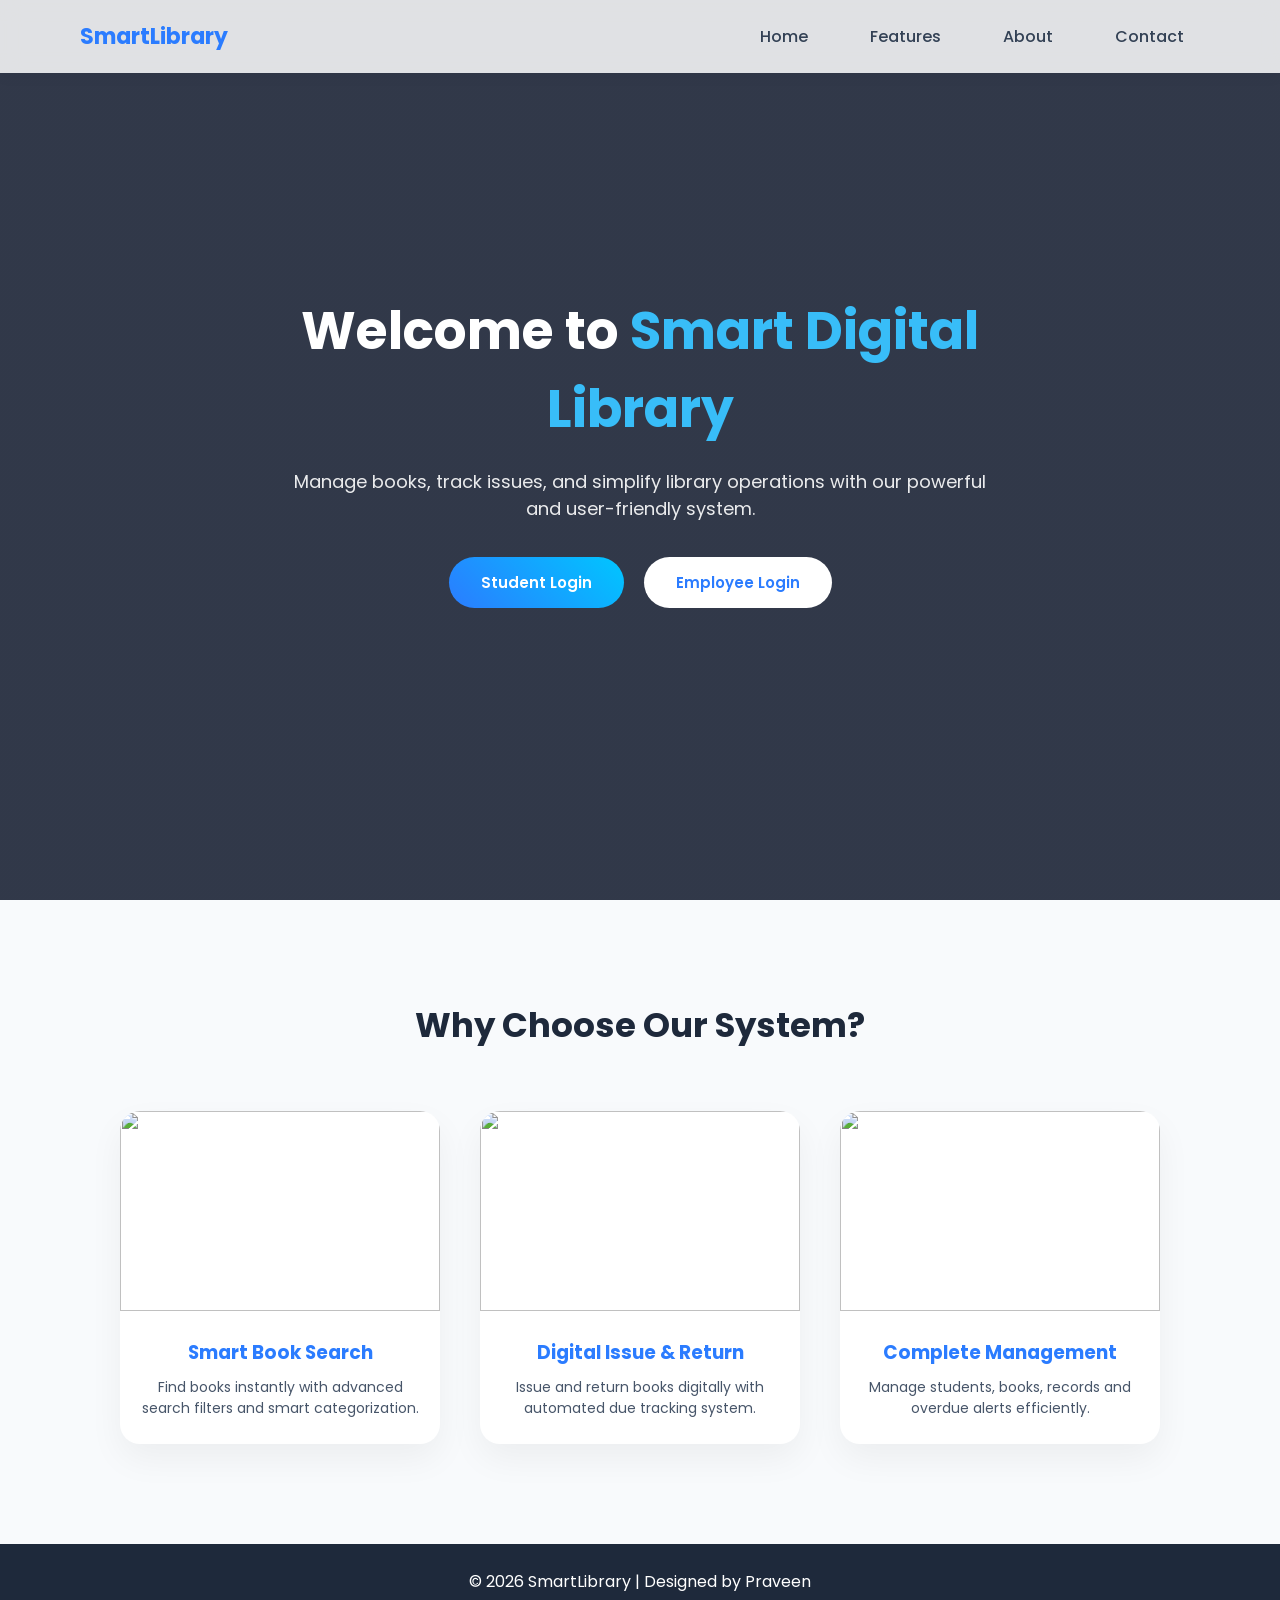
==== library_management/index.html @ bb37936e "library management project" ====
<!DOCTYPE html>
<html lang="en">
<head>
    <meta charset="UTF-8">
    <title>Smart Library Management</title>
    <link rel="stylesheet" href="style.css">
    <link href="https://fonts.googleapis.com/css2?family=Poppins:wght@300;400;600;700&display=swap" rel="stylesheet">
</head>
<body>

<nav>
    <h2 class="logo">SmartLibrary</h2>
    <ul class="nav-links">
        <li><a href="#">Home</a></li>
        <li><a href="#features">Features</a></li>
        <li><a href="#">About</a></li>
        <li><a href="#">Contact</a></li>
    </ul>
</nav>

<section class="hero">
    <div class="hero-content">
        <h1>Welcome to <span>Smart Digital Library</span></h1>
        <p>
            Manage books, track issues, and simplify library operations 
            with our powerful and user-friendly system.
        </p>

<div class="hero-buttons">
    <a href="student-login.html" class="student-btn">Student Login</a>
    <a href="employee-login.html" class="employee-btn">Employee Login</a>
</div>
    </div>
</section>

<section class="features" id="features">
    <h2>Why Choose Our System?</h2>
    <div class="card-container">
        <div class="card">
            <img src="https://images.unsplash.com/photo-1521587760476-6c12a4b040da">
            <h3>Smart Book Search</h3>
            <p>Find books instantly with advanced search filters and smart categorization.</p>
        </div>

        <div class="card">
            <img src="https://images.unsplash.com/photo-1524995997946-a1c2e315a42f">
            <h3>Digital Issue & Return</h3>
            <p>Issue and return books digitally with automated due tracking system.</p>
        </div>

        <div class="card">
            <img src="https://images.unsplash.com/photo-1507842217343-583bb7270b66">
            <h3>Complete Management</h3>
            <p>Manage students, books, records and overdue alerts efficiently.</p>
        </div>
    </div>
</section>

<footer>
    © 2026 SmartLibrary | Designed by Praveen
</footer>

</body>
</html>
---- library_management/style.css ----
* {
    margin: 0;
    padding: 0;
    box-sizing: border-box;
    font-family: 'Poppins', sans-serif;
}

html {
    scroll-behavior: smooth;
}

body {
    background: #f4f7fb;
    color: #1e293b;
}

/* ================= NAVBAR ================= */

nav {
    position: fixed;
    top: 0;
    width: 100%;
    padding: 20px 80px;
    display: flex;
    justify-content: space-between;
    align-items: center;
    background: rgba(255, 255, 255, 0.85);
    backdrop-filter: blur(10px);
    box-shadow: 0 4px 12px rgba(0,0,0,0.05);
    z-index: 1000;
}

.logo {
    font-size: 22px;
    font-weight: 700;
    color: #2b7cff;
}

.nav-links {
    display: flex;
    list-style: none;
    gap: 30px;
}

.nav-links li a {
    text-decoration: none;
    color: #334155;
    font-weight: 500;
    padding: 8px 16px;
    border-radius: 20px;
    transition: 0.3s ease;
}

.nav-links li a:hover {
    background: #2b7cff;
    color: white;
}

/* ================= HERO ================= */

.hero {
    height: 100vh;
    background:
        linear-gradient(rgba(15, 23, 42, 0.85), rgba(15, 23, 42, 0.85)),
        url('https://images.unsplash.com/photo-1495446815901-a7297e633e8d')
        no-repeat center center/cover;
    display: flex;
    justify-content: center;
    align-items: center;
    text-align: center;
    color: white;
    padding: 0 20px;
}

.hero-content {
    max-width: 700px;
}

.hero-content h1 {
    font-size: 52px;
    font-weight: 700;
    margin-bottom: 20px;
}

.hero-content span {
    color: #38bdf8;
}

.hero-content p {
    font-size: 18px;
    margin-bottom: 35px;
    opacity: 0.9;
}

/* ================= BUTTONS ================= */

.hero-buttons {
    display: flex;
    justify-content: center;
    gap: 20px;
    flex-wrap: wrap;
}

.student-btn,
.employee-btn {
    padding: 14px 32px;
    border-radius: 30px;
    border: none;
    font-size: 15px;
    font-weight: 600;
    cursor: pointer;
    transition: 0.3s ease;
    text-decoration: none;
    display: inline-block;
}

.student-btn {
    background: linear-gradient(45deg, #2b7cff, #00c6ff);
    color: white;
}

.employee-btn {
    background: white;
    color: #2b7cff;
}

.student-btn:hover {
    transform: translateY(-3px);
    box-shadow: 0 10px 20px rgba(43,124,255,0.4);
}

.employee-btn:hover {
    background: #e0f2ff;
    transform: translateY(-3px);
}

/* ================= FEATURES ================= */

.features {
    padding: 100px 80px;
    text-align: center;
    background: #f8fafc;
}

.features h2 {
    font-size: 34px;
    margin-bottom: 60px;
}

.card-container {
    display: flex;
    justify-content: center;
    gap: 40px;
    flex-wrap: wrap;
}

.card {
    width: 320px;
    background: white;
    border-radius: 20px;
    overflow: hidden;
    box-shadow: 0 15px 35px rgba(0,0,0,0.05);
    transition: 0.4s ease;
}

.card:hover {
    transform: translateY(-12px);
    box-shadow: 0 20px 40px rgba(0,0,0,0.1);
}

.card img {
    width: 100%;
    height: 200px;
    object-fit: cover;
}

.card h3 {
    margin: 20px 0 10px;
    color: #2b7cff;
}

.card p {
    padding: 0 20px 25px;
    font-size: 14px;
    color: #475569;
}

/* ================= FOOTER ================= */

footer {
    background: #1e293b;
    color: white;
    text-align: center;
    padding: 25px;
}

/* ================= RESPONSIVE ================= */

@media (max-width: 900px) {
    nav {
        padding: 20px 40px;
    }

    .hero-content h1 {
        font-size: 36px;
    }

    .features {
        padding: 80px 20px;
    }
}
*{
margin:0;
padding:0;
box-sizing:border-box;
font-family:'Poppins',sans-serif;
}

body{
background:#f4f7fb;
}

.container{
display:flex;
}

/* Sidebar */
.sidebar{
width:250px;
height:100vh;
background:#1e293b;
color:white;
padding:30px 20px;
position:fixed;
}

.sidebar h2{
margin-bottom:40px;
}

.sidebar ul{
list-style:none;
}

.sidebar ul li{
padding:15px;
margin-bottom:10px;
border-radius:10px;
cursor:pointer;
transition:0.3s;
}

.sidebar ul li:hover,
.sidebar ul .active{
background:#2b7cff;
}

/* Main Content */
.main-content{
margin-left:250px;
padding:40px;
width:100%;
}

.main-content h1{
margin-bottom:30px;
color:#1e293b;
}
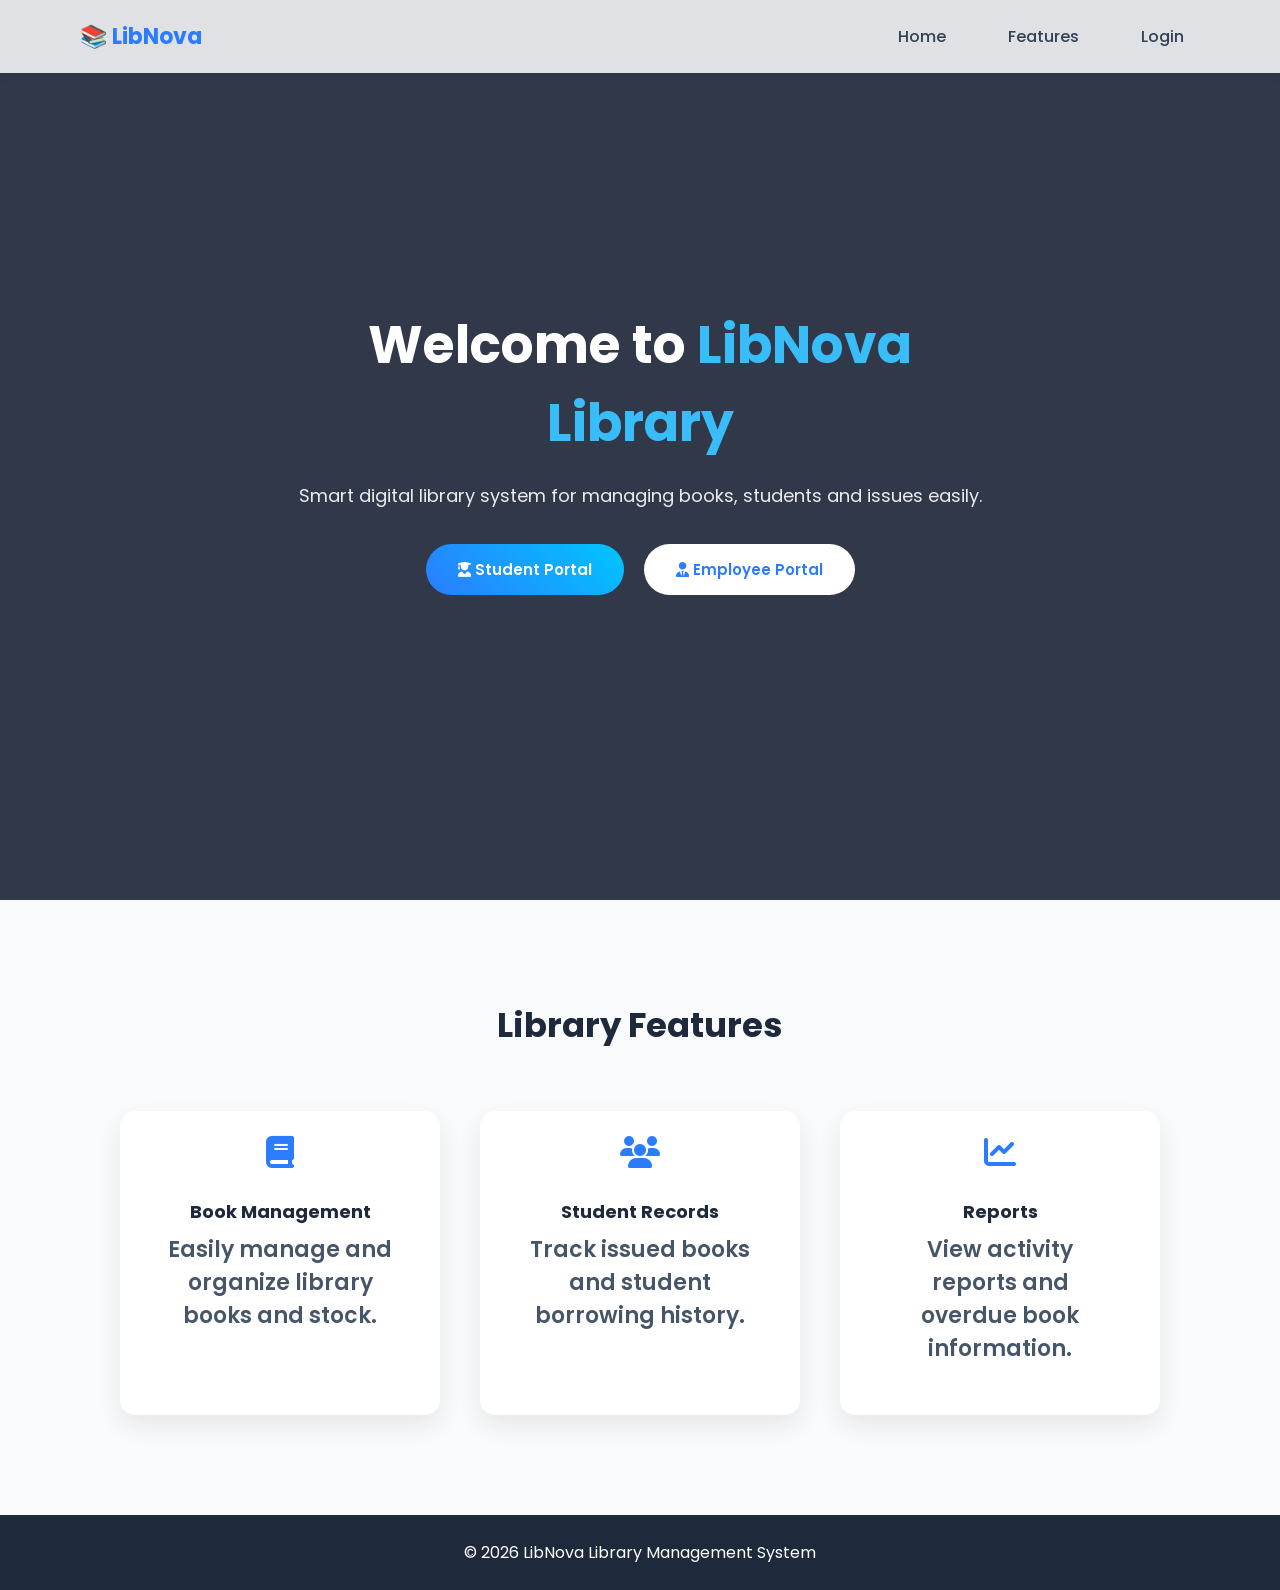
==== commit e76602de: "Updated UI and dashboards" ====
--- a/library_management/index.html
+++ b/library_management/index.html
@@ -1,63 +1,116 @@
 <!DOCTYPE html>
 <html lang="en">
 <head>
-    <meta charset="UTF-8">
-    <title>Smart Library Management</title>
-    <link rel="stylesheet" href="style.css">
-    <link href="https://fonts.googleapis.com/css2?family=Poppins:wght@300;400;600;700&display=swap" rel="stylesheet">
+
+<meta charset="UTF-8">
+<meta name="viewport" content="width=device-width, initial-scale=1.0">
+
+<title>LibNova | Smart Library System</title>
+
+<link rel="stylesheet" href="style.css">
+
+<link href="https://fonts.googleapis.com/css2?family=Poppins:wght@300;400;600&display=swap" rel="stylesheet">
+
+<link rel="stylesheet"
+href="https://cdnjs.cloudflare.com/ajax/libs/font-awesome/6.5.0/css/all.min.css">
+
 </head>
+
 <body>
 
+<!-- NAVBAR -->
+
 <nav>
-    <h2 class="logo">SmartLibrary</h2>
-    <ul class="nav-links">
-        <li><a href="#">Home</a></li>
-        <li><a href="#features">Features</a></li>
-        <li><a href="#">About</a></li>
-        <li><a href="#">Contact</a></li>
-    </ul>
+
+<div class="logo">📚 LibNova</div>
+
+<ul class="nav-links">
+
+<li><a href="#">Home</a></li>
+<li><a href="#features">Features</a></li>
+<li><a href="#login">Login</a></li>
+
+</ul>
+
 </nav>
 
+
+<!-- HERO SECTION -->
+
 <section class="hero">
-    <div class="hero-content">
-        <h1>Welcome to <span>Smart Digital Library</span></h1>
-        <p>
-            Manage books, track issues, and simplify library operations 
-            with our powerful and user-friendly system.
-        </p>
+
+<div class="hero-content">
+
+<h1>Welcome to <span>LibNova Library</span></h1>
+
+<p>Smart digital library system for managing books, students and issues easily.</p>
 
 <div class="hero-buttons">
-    <a href="student-login.html" class="student-btn">Student Login</a>
-    <a href="employee-login.html" class="employee-btn">Employee Login</a>
+
+<a href="student-login.html" class="student-btn">
+<i class="fa fa-user-graduate"></i> Student Portal
+</a>
+
+<a href="employee-login.html" class="employee-btn">
+<i class="fa fa-user-tie"></i> Employee Portal
+</a>
+
 </div>
-    </div>
+
+</div>
+
 </section>
 
+
+<!-- FEATURES -->
+
 <section class="features" id="features">
-    <h2>Why Choose Our System?</h2>
-    <div class="card-container">
-        <div class="card">
-            <img src="https://images.unsplash.com/photo-1521587760476-6c12a4b040da">
-            <h3>Smart Book Search</h3>
-            <p>Find books instantly with advanced search filters and smart categorization.</p>
-        </div>
 
-        <div class="card">
-            <img src="https://images.unsplash.com/photo-1524995997946-a1c2e315a42f">
-            <h3>Digital Issue & Return</h3>
-            <p>Issue and return books digitally with automated due tracking system.</p>
-        </div>
+<h2>Library Features</h2>
 
-        <div class="card">
-            <img src="https://images.unsplash.com/photo-1507842217343-583bb7270b66">
-            <h3>Complete Management</h3>
-            <p>Manage students, books, records and overdue alerts efficiently.</p>
-        </div>
-    </div>
+<div class="card-container">
+
+<div class="card">
+
+<i class="fa fa-book"></i>
+
+<h3>Book Management</h3>
+
+<p>Easily manage and organize library books and stock.</p>
+
+</div>
+
+<div class="card">
+
+<i class="fa fa-users"></i>
+
+<h3>Student Records</h3>
+
+<p>Track issued books and student borrowing history.</p>
+
+</div>
+
+<div class="card">
+
+<i class="fa fa-chart-line"></i>
+
+<h3>Reports</h3>
+
+<p>View activity reports and overdue book information.</p>
+
+</div>
+
+</div>
+
 </section>
 
+
+<!-- FOOTER -->
+
 <footer>
-    © 2026 SmartLibrary | Designed by Praveen
+
+<p>© 2026 LibNova Library Management System</p>
+
 </footer>
 
 </body>
--- a/library_management/style.css
+++ b/library_management/style.css
@@ -265,4 +265,100 @@
 .main-content h1{
 margin-bottom:30px;
 color:#1e293b;
+}
+
+/* ================= DASHBOARD CARDS ================= */
+
+.cards{
+display:grid;
+grid-template-columns:repeat(auto-fit,minmax(220px,1fr));
+gap:25px;
+margin-bottom:40px;
+}
+
+.card{
+background:white;
+padding:25px;
+border-radius:15px;
+box-shadow:0 10px 25px rgba(0,0,0,0.08);
+text-align:center;
+transition:0.3s;
+}
+
+.card:hover{
+transform:translateY(-6px);
+box-shadow:0 15px 30px rgba(0,0,0,0.12);
+}
+
+.card i{
+font-size:32px;
+color:#2b7cff;
+margin-bottom:10px;
+}
+
+.card h3{
+margin-bottom:8px;
+font-size:18px;
+color:#1e293b;
+}
+
+.card p{
+font-size:22px;
+font-weight:600;
+color:#475569;
+}
+
+/* ================= TOP BAR ================= */
+
+.topbar{
+display:flex;
+justify-content:space-between;
+align-items:center;
+margin-bottom:30px;
+}
+
+.profile{
+display:flex;
+align-items:center;
+gap:10px;
+font-weight:500;
+}
+
+.profile i{
+font-size:28px;
+color:#2b7cff;
+}
+
+/* ================= TABLE ================= */
+
+.table-section{
+background:white;
+padding:25px;
+border-radius:15px;
+box-shadow:0 10px 25px rgba(0,0,0,0.08);
+}
+
+.table-section h2{
+margin-bottom:20px;
+}
+
+table{
+width:100%;
+border-collapse:collapse;
+}
+
+table th{
+background:#2b7cff;
+color:white;
+padding:12px;
+text-align:left;
+}
+
+table td{
+padding:12px;
+border-bottom:1px solid #e2e8f0;
+}
+
+table tr:hover{
+background:#f1f5f9;
 }
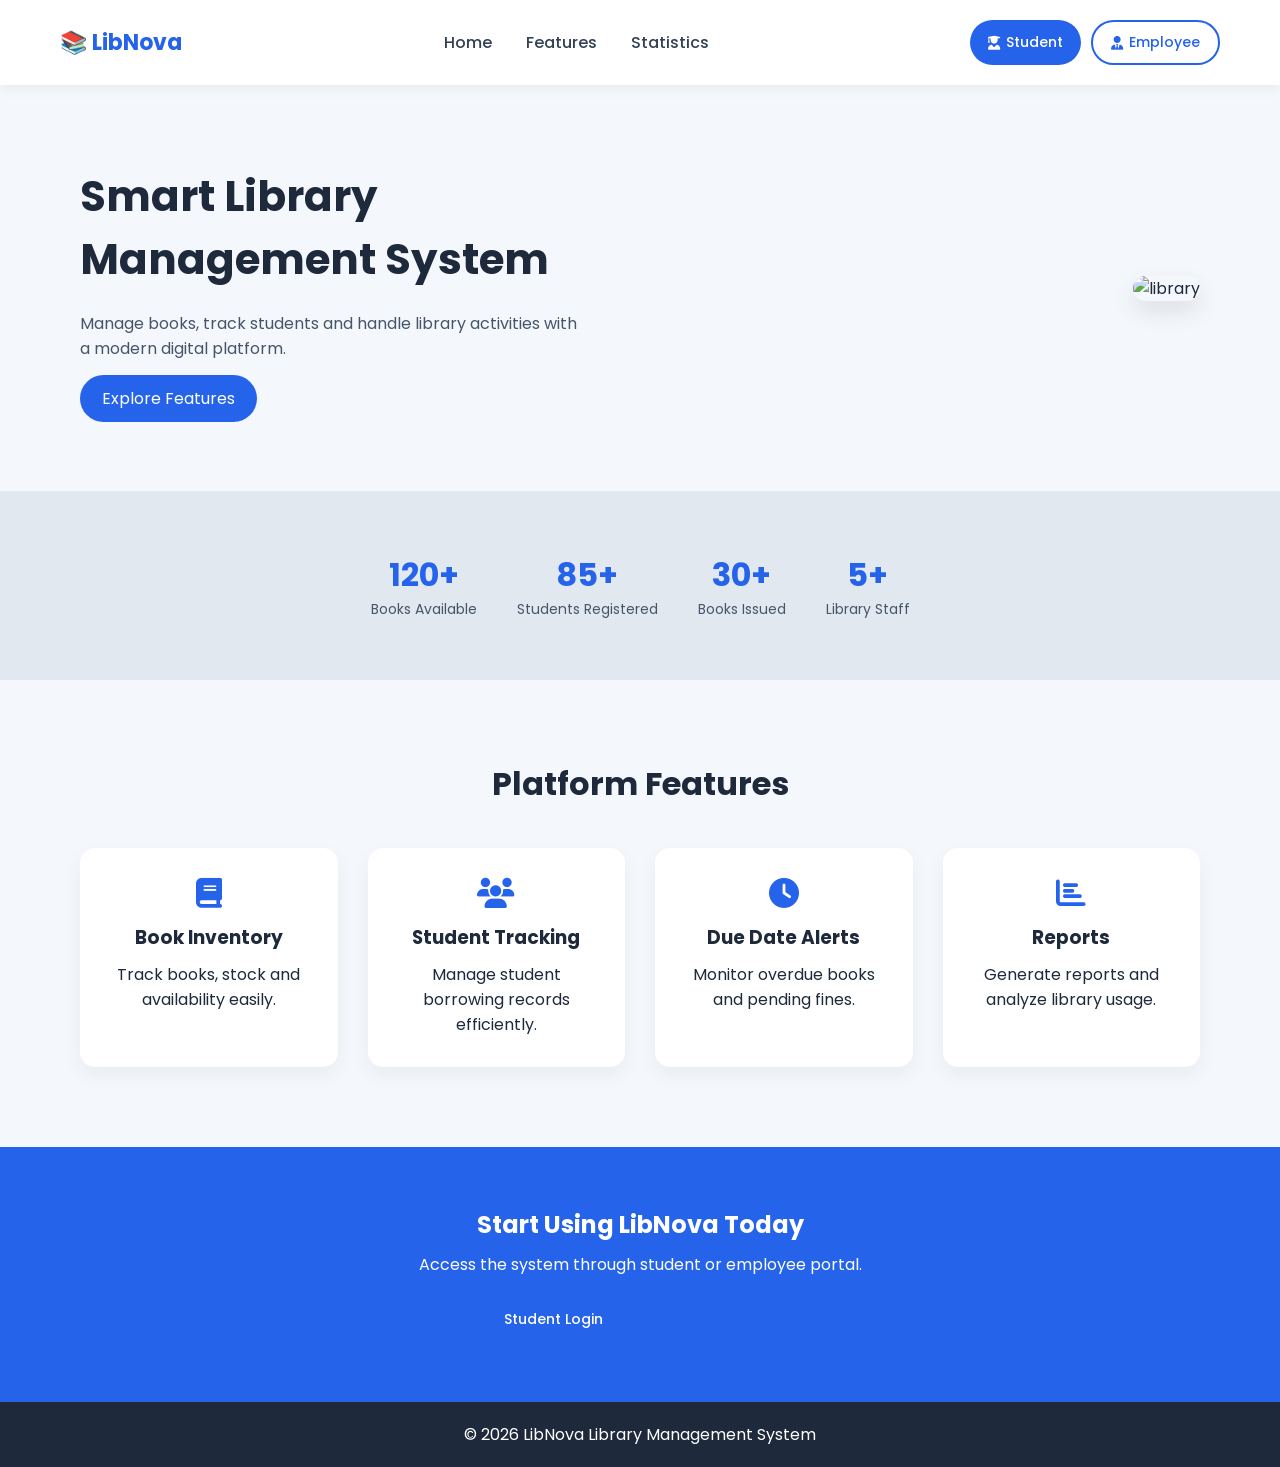
==== commit 5cb1d2d7: "Updated UI and landing page design" ====
--- a/library_management/index.html
+++ b/library_management/index.html
@@ -5,11 +5,11 @@
 <meta charset="UTF-8">
 <meta name="viewport" content="width=device-width, initial-scale=1.0">
 
-<title>LibNova | Smart Library System</title>
+<title>LibNova | Smart Library Platform</title>
 
 <link rel="stylesheet" href="style.css">
 
-<link href="https://fonts.googleapis.com/css2?family=Poppins:wght@300;400;600&display=swap" rel="stylesheet">
+<link href="https://fonts.googleapis.com/css2?family=Poppins:wght@300;400;600;700&display=swap" rel="stylesheet">
 
 <link rel="stylesheet"
 href="https://cdnjs.cloudflare.com/ajax/libs/font-awesome/6.5.0/css/all.min.css">
@@ -18,42 +18,143 @@
 
 <body>
 
-<!-- NAVBAR -->
+<!-- ===== NAVBAR ===== -->
+
+<header class="navbar">
+
+<div class="logo">📚 LibNova</div>
 
 <nav>
 
-<div class="logo">📚 LibNova</div>
-
-<ul class="nav-links">
-
-<li><a href="#">Home</a></li>
-<li><a href="#features">Features</a></li>
-<li><a href="#login">Login</a></li>
-
-</ul>
+<a href="#">Home</a>
+<a href="#features">Features</a>
+<a href="#stats">Statistics</a>
 
 </nav>
 
+<div class="login-buttons">
 
-<!-- HERO SECTION -->
+<a href="student-login.html" class="btn student">
+<i class="fa fa-user-graduate"></i> Student
+</a>
+
+<a href="employee-login.html" class="btn employee">
+<i class="fa fa-user-tie"></i> Employee
+</a>
+
+</div>
+
+</header>
+
+
+<!-- ===== HERO ===== -->
 
 <section class="hero">
 
-<div class="hero-content">
+<div class="hero-left">
 
-<h1>Welcome to <span>LibNova Library</span></h1>
+<h1>Smart Library <br> Management System</h1>
 
-<p>Smart digital library system for managing books, students and issues easily.</p>
+<p>
+Manage books, track students and handle library activities
+with a modern digital platform.
+</p>
 
-<div class="hero-buttons">
-
-<a href="student-login.html" class="student-btn">
-<i class="fa fa-user-graduate"></i> Student Portal
+<a href="#features" class="explore-btn">
+Explore Features
 </a>
 
-<a href="employee-login.html" class="employee-btn">
-<i class="fa fa-user-tie"></i> Employee Portal
-</a>
+</div>
+
+<div class="hero-right">
+
+<img src="https://images.unsplash.com/photo-1512820790803-83ca734da794" alt="library">
+
+</div>
+
+</section>
+
+
+<!-- ===== STATS ===== -->
+
+<section class="stats" id="stats">
+
+<div class="stat-box">
+
+<h2>120+</h2>
+<p>Books Available</p>
+
+</div>
+
+<div class="stat-box">
+
+<h2>85+</h2>
+<p>Students Registered</p>
+
+</div>
+
+<div class="stat-box">
+
+<h2>30+</h2>
+<p>Books Issued</p>
+
+</div>
+
+<div class="stat-box">
+
+<h2>5+</h2>
+<p>Library Staff</p>
+
+</div>
+
+</section>
+
+
+<!-- ===== FEATURES ===== -->
+
+<section class="features" id="features">
+
+<h2>Platform Features</h2>
+
+<div class="feature-grid">
+
+<div class="feature">
+
+<i class="fa fa-book"></i>
+
+<h3>Book Inventory</h3>
+
+<p>Track books, stock and availability easily.</p>
+
+</div>
+
+<div class="feature">
+
+<i class="fa fa-users"></i>
+
+<h3>Student Tracking</h3>
+
+<p>Manage student borrowing records efficiently.</p>
+
+</div>
+
+<div class="feature">
+
+<i class="fa fa-clock"></i>
+
+<h3>Due Date Alerts</h3>
+
+<p>Monitor overdue books and pending fines.</p>
+
+</div>
+
+<div class="feature">
+
+<i class="fa fa-chart-bar"></i>
+
+<h3>Reports</h3>
+
+<p>Generate reports and analyze library usage.</p>
 
 </div>
 
@@ -62,50 +163,30 @@
 </section>
 
 
-<!-- FEATURES -->
+<!-- ===== CTA ===== -->
 
-<section class="features" id="features">
+<section class="cta">
 
-<h2>Library Features</h2>
+<h2>Start Using LibNova Today</h2>
 
-<div class="card-container">
+<p>Access the system through student or employee portal.</p>
 
-<div class="card">
+<div class="cta-buttons">
 
-<i class="fa fa-book"></i>
+<a href="student-login.html" class="btn student">
+Student Login
+</a>
 
-<h3>Book Management</h3>
-
-<p>Easily manage and organize library books and stock.</p>
-
-</div>
-
-<div class="card">
-
-<i class="fa fa-users"></i>
-
-<h3>Student Records</h3>
-
-<p>Track issued books and student borrowing history.</p>
-
-</div>
-
-<div class="card">
-
-<i class="fa fa-chart-line"></i>
-
-<h3>Reports</h3>
-
-<p>View activity reports and overdue book information.</p>
-
-</div>
+<a href="employee-login.html" class="btn employee">
+Employee Login
+</a>
 
 </div>
 
 </section>
 
 
-<!-- FOOTER -->
+<!-- ===== FOOTER ===== -->
 
 <footer>
 
--- a/library_management/style.css
+++ b/library_management/style.css
@@ -1,214 +1,3 @@
-* {
-    margin: 0;
-    padding: 0;
-    box-sizing: border-box;
-    font-family: 'Poppins', sans-serif;
-}
-
-html {
-    scroll-behavior: smooth;
-}
-
-body {
-    background: #f4f7fb;
-    color: #1e293b;
-}
-
-/* ================= NAVBAR ================= */
-
-nav {
-    position: fixed;
-    top: 0;
-    width: 100%;
-    padding: 20px 80px;
-    display: flex;
-    justify-content: space-between;
-    align-items: center;
-    background: rgba(255, 255, 255, 0.85);
-    backdrop-filter: blur(10px);
-    box-shadow: 0 4px 12px rgba(0,0,0,0.05);
-    z-index: 1000;
-}
-
-.logo {
-    font-size: 22px;
-    font-weight: 700;
-    color: #2b7cff;
-}
-
-.nav-links {
-    display: flex;
-    list-style: none;
-    gap: 30px;
-}
-
-.nav-links li a {
-    text-decoration: none;
-    color: #334155;
-    font-weight: 500;
-    padding: 8px 16px;
-    border-radius: 20px;
-    transition: 0.3s ease;
-}
-
-.nav-links li a:hover {
-    background: #2b7cff;
-    color: white;
-}
-
-/* ================= HERO ================= */
-
-.hero {
-    height: 100vh;
-    background:
-        linear-gradient(rgba(15, 23, 42, 0.85), rgba(15, 23, 42, 0.85)),
-        url('https://images.unsplash.com/photo-1495446815901-a7297e633e8d')
-        no-repeat center center/cover;
-    display: flex;
-    justify-content: center;
-    align-items: center;
-    text-align: center;
-    color: white;
-    padding: 0 20px;
-}
-
-.hero-content {
-    max-width: 700px;
-}
-
-.hero-content h1 {
-    font-size: 52px;
-    font-weight: 700;
-    margin-bottom: 20px;
-}
-
-.hero-content span {
-    color: #38bdf8;
-}
-
-.hero-content p {
-    font-size: 18px;
-    margin-bottom: 35px;
-    opacity: 0.9;
-}
-
-/* ================= BUTTONS ================= */
-
-.hero-buttons {
-    display: flex;
-    justify-content: center;
-    gap: 20px;
-    flex-wrap: wrap;
-}
-
-.student-btn,
-.employee-btn {
-    padding: 14px 32px;
-    border-radius: 30px;
-    border: none;
-    font-size: 15px;
-    font-weight: 600;
-    cursor: pointer;
-    transition: 0.3s ease;
-    text-decoration: none;
-    display: inline-block;
-}
-
-.student-btn {
-    background: linear-gradient(45deg, #2b7cff, #00c6ff);
-    color: white;
-}
-
-.employee-btn {
-    background: white;
-    color: #2b7cff;
-}
-
-.student-btn:hover {
-    transform: translateY(-3px);
-    box-shadow: 0 10px 20px rgba(43,124,255,0.4);
-}
-
-.employee-btn:hover {
-    background: #e0f2ff;
-    transform: translateY(-3px);
-}
-
-/* ================= FEATURES ================= */
-
-.features {
-    padding: 100px 80px;
-    text-align: center;
-    background: #f8fafc;
-}
-
-.features h2 {
-    font-size: 34px;
-    margin-bottom: 60px;
-}
-
-.card-container {
-    display: flex;
-    justify-content: center;
-    gap: 40px;
-    flex-wrap: wrap;
-}
-
-.card {
-    width: 320px;
-    background: white;
-    border-radius: 20px;
-    overflow: hidden;
-    box-shadow: 0 15px 35px rgba(0,0,0,0.05);
-    transition: 0.4s ease;
-}
-
-.card:hover {
-    transform: translateY(-12px);
-    box-shadow: 0 20px 40px rgba(0,0,0,0.1);
-}
-
-.card img {
-    width: 100%;
-    height: 200px;
-    object-fit: cover;
-}
-
-.card h3 {
-    margin: 20px 0 10px;
-    color: #2b7cff;
-}
-
-.card p {
-    padding: 0 20px 25px;
-    font-size: 14px;
-    color: #475569;
-}
-
-/* ================= FOOTER ================= */
-
-footer {
-    background: #1e293b;
-    color: white;
-    text-align: center;
-    padding: 25px;
-}
-
-/* ================= RESPONSIVE ================= */
-
-@media (max-width: 900px) {
-    nav {
-        padding: 20px 40px;
-    }
-
-    .hero-content h1 {
-        font-size: 36px;
-    }
-
-    .features {
-        padding: 80px 20px;
-    }
-}
 *{
 margin:0;
 padding:0;
@@ -218,147 +7,232 @@
 
 body{
 background:#f4f7fb;
-}
-
-.container{
-display:flex;
-}
-
-/* Sidebar */
-.sidebar{
-width:250px;
-height:100vh;
-background:#1e293b;
-color:white;
-padding:30px 20px;
-position:fixed;
-}
-
-.sidebar h2{
+color:#1e293b;
+}
+
+/* ===== NAVBAR ===== */
+
+.navbar{
+display:flex;
+justify-content:space-between;
+align-items:center;
+padding:20px 60px;
+background:white;
+box-shadow:0 4px 12px rgba(0,0,0,0.05);
+position:sticky;
+top:0;
+z-index:1000;
+}
+
+.logo{
+font-size:22px;
+font-weight:700;
+color:#2563eb;
+}
+
+.navbar nav a{
+margin:0 15px;
+text-decoration:none;
+color:#334155;
+font-weight:500;
+transition:0.3s;
+}
+
+.navbar nav a:hover{
+color:#2563eb;
+}
+
+.login-buttons{
+display:flex;
+gap:10px;
+}
+
+/* ===== BUTTONS ===== */
+
+.btn{
+padding:10px 18px;
+border-radius:25px;
+text-decoration:none;
+font-size:14px;
+font-weight:500;
+display:flex;
+align-items:center;
+gap:6px;
+transition:0.3s;
+}
+
+.student{
+background:#2563eb;
+color:white;
+}
+
+.employee{
+border:2px solid #2563eb;
+color:#2563eb;
+}
+
+.student:hover{
+background:#1d4ed8;
+}
+
+.employee:hover{
+background:#2563eb;
+color:white;
+}
+
+/* ===== HERO ===== */
+
+.hero{
+display:flex;
+align-items:center;
+justify-content:space-between;
+padding:80px 80px;
+gap:40px;
+}
+
+.hero-left{
+max-width:500px;
+}
+
+.hero-left h1{
+font-size:42px;
+margin-bottom:20px;
+}
+
+.hero-left p{
+font-size:16px;
+margin-bottom:25px;
+color:#475569;
+}
+
+.explore-btn{
+background:#2563eb;
+color:white;
+padding:12px 22px;
+border-radius:25px;
+text-decoration:none;
+transition:0.3s;
+}
+
+.explore-btn:hover{
+background:#1d4ed8;
+}
+
+.hero-right img{
+width:450px;
+border-radius:20px;
+box-shadow:0 10px 25px rgba(0,0,0,0.1);
+}
+
+/* ===== STATS ===== */
+
+.stats{
+display:flex;
+justify-content:center;
+gap:40px;
+padding:60px;
+background:#e2e8f0;
+}
+
+.stat-box{
+text-align:center;
+}
+
+.stat-box h2{
+font-size:32px;
+color:#2563eb;
+}
+
+.stat-box p{
+font-size:14px;
+color:#475569;
+}
+
+/* ===== FEATURES ===== */
+
+.features{
+padding:80px;
+text-align:center;
+}
+
+.features h2{
+font-size:32px;
 margin-bottom:40px;
 }
 
-.sidebar ul{
-list-style:none;
-}
-
-.sidebar ul li{
-padding:15px;
-margin-bottom:10px;
-border-radius:10px;
-cursor:pointer;
-transition:0.3s;
-}
-
-.sidebar ul li:hover,
-.sidebar ul .active{
-background:#2b7cff;
-}
-
-/* Main Content */
-.main-content{
-margin-left:250px;
-padding:40px;
-width:100%;
-}
-
-.main-content h1{
-margin-bottom:30px;
-color:#1e293b;
-}
-
-/* ================= DASHBOARD CARDS ================= */
-
-.cards{
+.feature-grid{
 display:grid;
 grid-template-columns:repeat(auto-fit,minmax(220px,1fr));
-gap:25px;
-margin-bottom:40px;
-}
-
-.card{
+gap:30px;
+}
+
+.feature{
 background:white;
-padding:25px;
+padding:30px;
 border-radius:15px;
-box-shadow:0 10px 25px rgba(0,0,0,0.08);
-text-align:center;
-transition:0.3s;
-}
-
-.card:hover{
-transform:translateY(-6px);
-box-shadow:0 15px 30px rgba(0,0,0,0.12);
-}
-
-.card i{
-font-size:32px;
-color:#2b7cff;
+box-shadow:0 8px 20px rgba(0,0,0,0.05);
+transition:0.3s;
+}
+
+.feature:hover{
+transform:translateY(-5px);
+}
+
+.feature i{
+font-size:30px;
+color:#2563eb;
+margin-bottom:15px;
+}
+
+.feature h3{
 margin-bottom:10px;
 }
 
-.card h3{
-margin-bottom:8px;
-font-size:18px;
-color:#1e293b;
-}
-
-.card p{
-font-size:22px;
-font-weight:600;
-color:#475569;
-}
-
-/* ================= TOP BAR ================= */
-
-.topbar{
-display:flex;
-justify-content:space-between;
-align-items:center;
-margin-bottom:30px;
-}
-
-.profile{
-display:flex;
-align-items:center;
-gap:10px;
-font-weight:500;
-}
-
-.profile i{
-font-size:28px;
-color:#2b7cff;
-}
-
-/* ================= TABLE ================= */
-
-.table-section{
-background:white;
-padding:25px;
-border-radius:15px;
-box-shadow:0 10px 25px rgba(0,0,0,0.08);
-}
-
-.table-section h2{
-margin-bottom:20px;
-}
-
-table{
+/* ===== CTA ===== */
+
+.cta{
+background:#2563eb;
+color:white;
+text-align:center;
+padding:60px;
+}
+
+.cta h2{
+margin-bottom:10px;
+}
+
+.cta-buttons{
+margin-top:20px;
+display:flex;
+justify-content:center;
+gap:20px;
+}
+
+/* ===== FOOTER ===== */
+
+footer{
+background:#1e293b;
+color:white;
+text-align:center;
+padding:20px;
+}
+
+/* ===== RESPONSIVE ===== */
+
+@media(max-width:900px){
+
+.hero{
+flex-direction:column;
+text-align:center;
+}
+
+.hero-right img{
 width:100%;
-border-collapse:collapse;
-}
-
-table th{
-background:#2b7cff;
-color:white;
-padding:12px;
-text-align:left;
-}
-
-table td{
-padding:12px;
-border-bottom:1px solid #e2e8f0;
-}
-
-table tr:hover{
-background:#f1f5f9;
+}
+
+.stats{
+flex-direction:column;
+align-items:center;
+}
+
 }
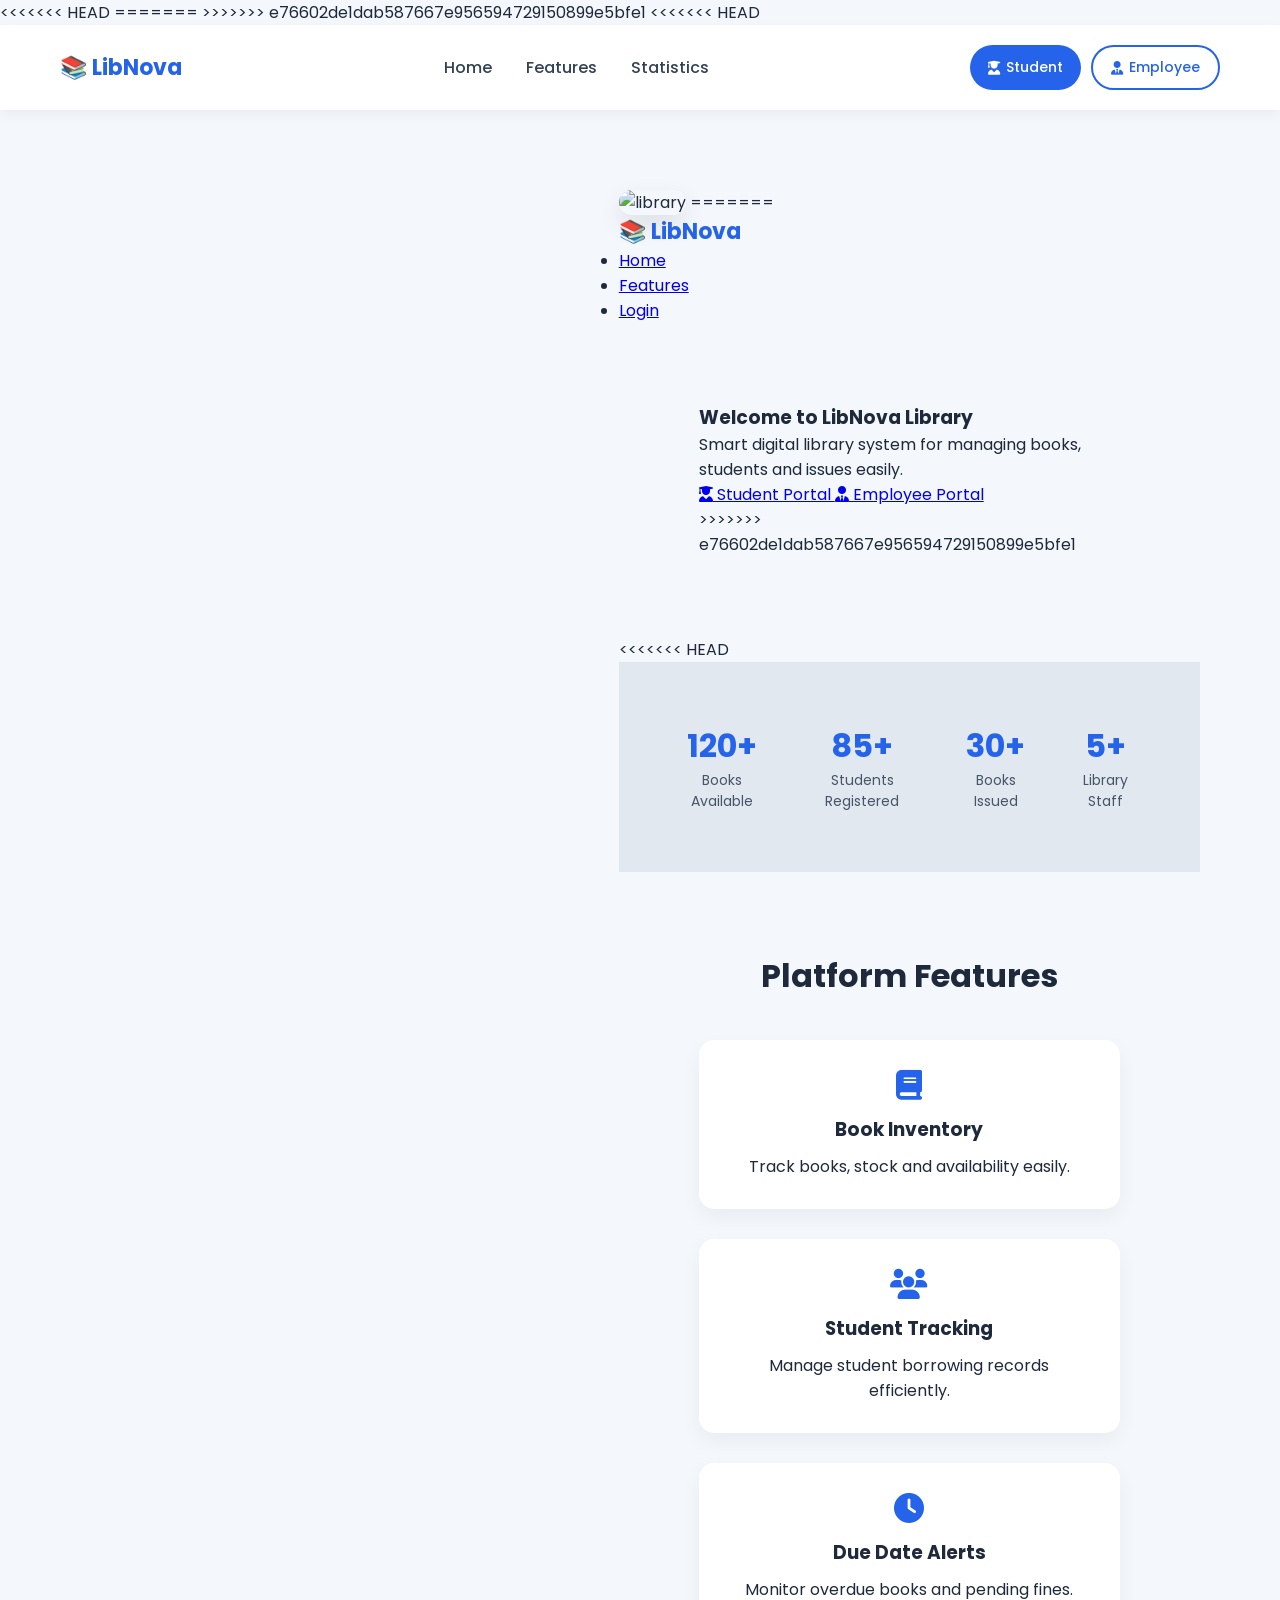
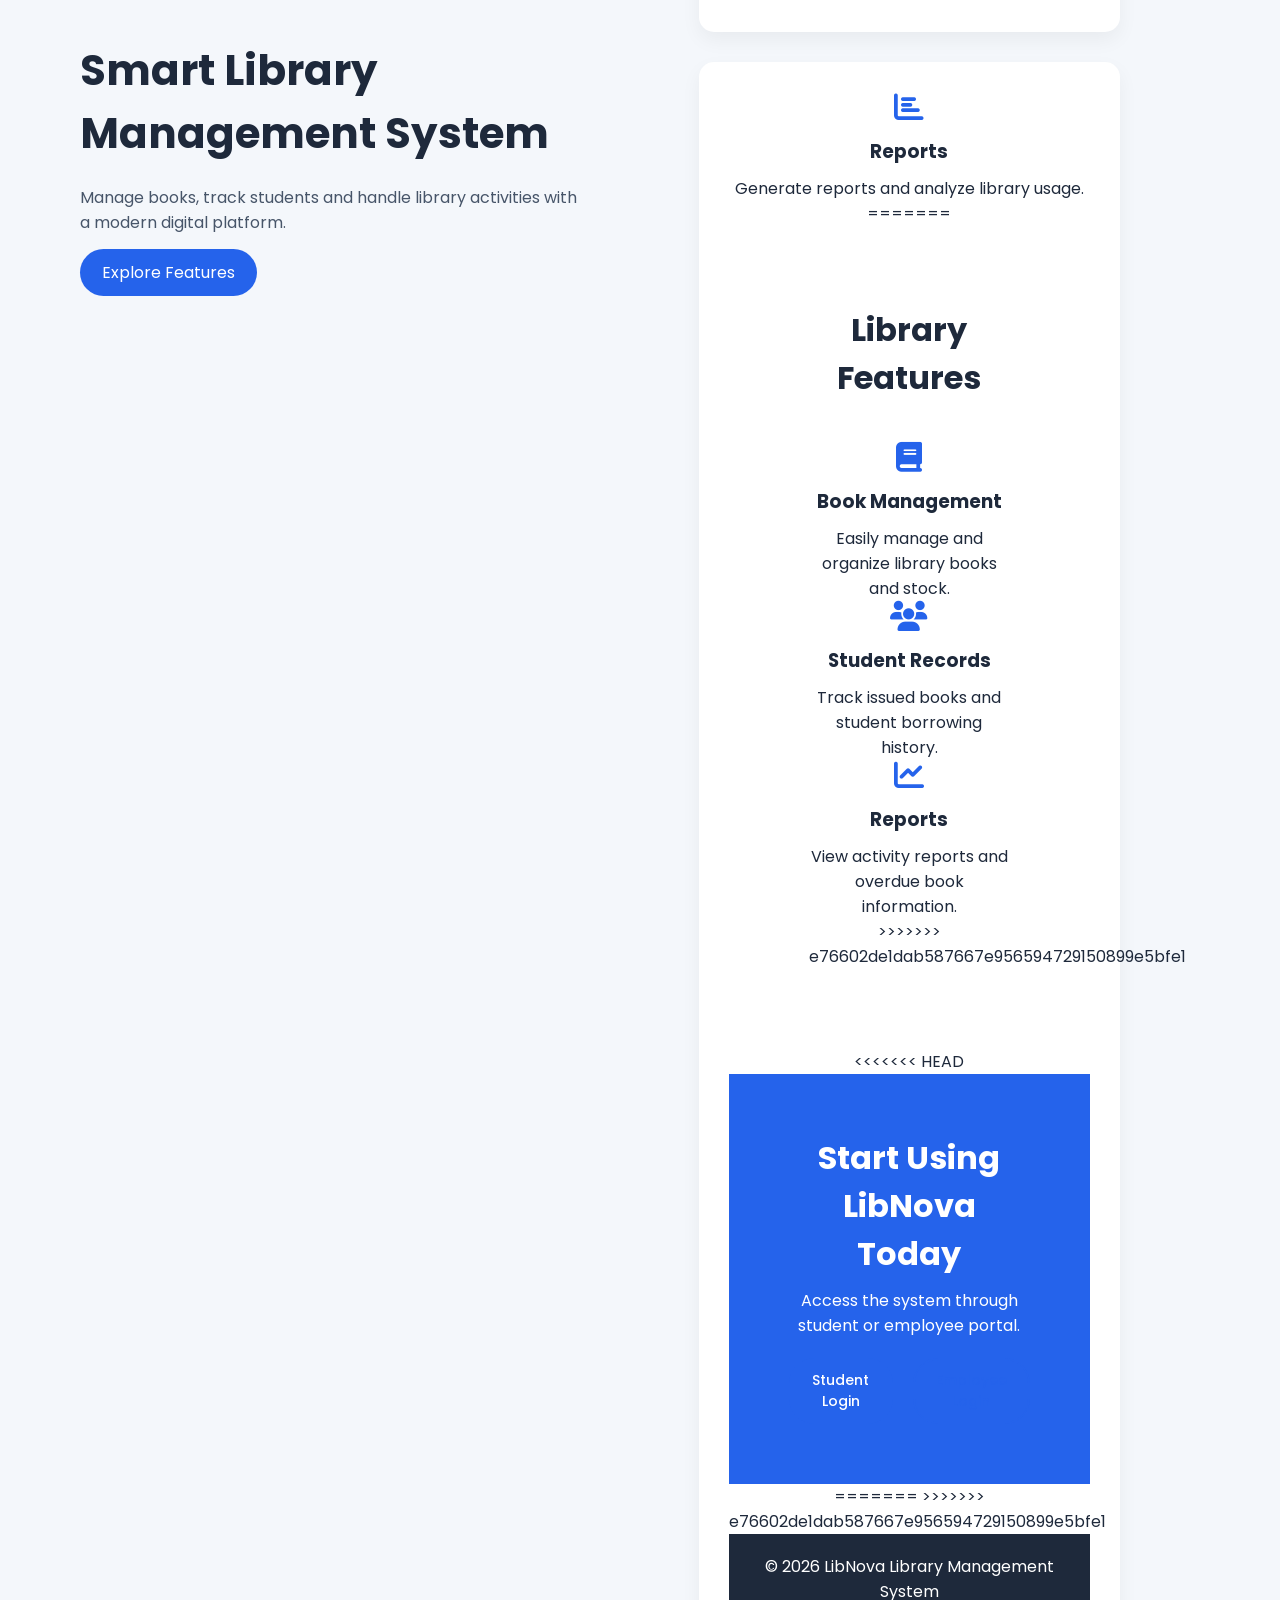
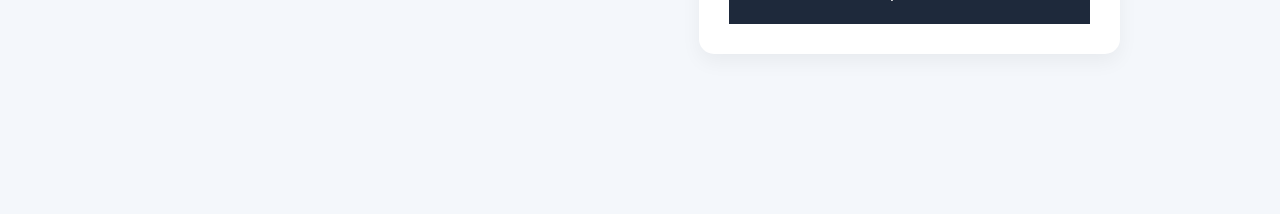
==== commit 56c8b18a: "Updated UI and landing page" ====
--- a/library_management/index.html
+++ b/library_management/index.html
@@ -5,11 +5,19 @@
 <meta charset="UTF-8">
 <meta name="viewport" content="width=device-width, initial-scale=1.0">
 
+<<<<<<< HEAD
 <title>LibNova | Smart Library Platform</title>
 
 <link rel="stylesheet" href="style.css">
 
 <link href="https://fonts.googleapis.com/css2?family=Poppins:wght@300;400;600;700&display=swap" rel="stylesheet">
+=======
+<title>LibNova | Smart Library System</title>
+
+<link rel="stylesheet" href="style.css">
+
+<link href="https://fonts.googleapis.com/css2?family=Poppins:wght@300;400;600&display=swap" rel="stylesheet">
+>>>>>>> e76602de1dab587667e956594729150899e5bfe1
 
 <link rel="stylesheet"
 href="https://cdnjs.cloudflare.com/ajax/libs/font-awesome/6.5.0/css/all.min.css">
@@ -18,6 +26,7 @@
 
 <body>
 
+<<<<<<< HEAD
 <!-- ===== NAVBAR ===== -->
 
 <header class="navbar">
@@ -70,11 +79,53 @@
 
 <img src="https://images.unsplash.com/photo-1512820790803-83ca734da794" alt="library">
 
-</div>
-
-</section>
-
-
+=======
+<!-- NAVBAR -->
+
+<nav>
+
+<div class="logo">📚 LibNova</div>
+
+<ul class="nav-links">
+
+<li><a href="#">Home</a></li>
+<li><a href="#features">Features</a></li>
+<li><a href="#login">Login</a></li>
+
+</ul>
+
+</nav>
+
+
+<!-- HERO SECTION -->
+
+<section class="hero">
+
+<div class="hero-content">
+
+<h1>Welcome to <span>LibNova Library</span></h1>
+
+<p>Smart digital library system for managing books, students and issues easily.</p>
+
+<div class="hero-buttons">
+
+<a href="student-login.html" class="student-btn">
+<i class="fa fa-user-graduate"></i> Student Portal
+</a>
+
+<a href="employee-login.html" class="employee-btn">
+<i class="fa fa-user-tie"></i> Employee Portal
+</a>
+
+</div>
+
+>>>>>>> e76602de1dab587667e956594729150899e5bfe1
+</div>
+
+</section>
+
+
+<<<<<<< HEAD
 <!-- ===== STATS ===== -->
 
 <section class="stats" id="stats">
@@ -155,14 +206,52 @@
 <h3>Reports</h3>
 
 <p>Generate reports and analyze library usage.</p>
-
-</div>
-
-</div>
-
-</section>
-
-
+=======
+<!-- FEATURES -->
+
+<section class="features" id="features">
+
+<h2>Library Features</h2>
+
+<div class="card-container">
+
+<div class="card">
+
+<i class="fa fa-book"></i>
+
+<h3>Book Management</h3>
+
+<p>Easily manage and organize library books and stock.</p>
+
+</div>
+
+<div class="card">
+
+<i class="fa fa-users"></i>
+
+<h3>Student Records</h3>
+
+<p>Track issued books and student borrowing history.</p>
+
+</div>
+
+<div class="card">
+
+<i class="fa fa-chart-line"></i>
+
+<h3>Reports</h3>
+
+<p>View activity reports and overdue book information.</p>
+>>>>>>> e76602de1dab587667e956594729150899e5bfe1
+
+</div>
+
+</div>
+
+</section>
+
+
+<<<<<<< HEAD
 <!-- ===== CTA ===== -->
 
 <section class="cta">
@@ -187,6 +276,9 @@
 
 
 <!-- ===== FOOTER ===== -->
+=======
+<!-- FOOTER -->
+>>>>>>> e76602de1dab587667e956594729150899e5bfe1
 
 <footer>
 
--- a/library_management/style.css
+++ b/library_management/style.css
@@ -230,9 +230,111 @@
 width:100%;
 }
 
+<<<<<<< HEAD
 .stats{
 flex-direction:column;
 align-items:center;
 }
 
+=======
+.main-content h1{
+margin-bottom:30px;
+color:#1e293b;
+}
+
+/* ================= DASHBOARD CARDS ================= */
+
+.cards{
+display:grid;
+grid-template-columns:repeat(auto-fit,minmax(220px,1fr));
+gap:25px;
+margin-bottom:40px;
+}
+
+.card{
+background:white;
+padding:25px;
+border-radius:15px;
+box-shadow:0 10px 25px rgba(0,0,0,0.08);
+text-align:center;
+transition:0.3s;
+}
+
+.card:hover{
+transform:translateY(-6px);
+box-shadow:0 15px 30px rgba(0,0,0,0.12);
+}
+
+.card i{
+font-size:32px;
+color:#2b7cff;
+margin-bottom:10px;
+}
+
+.card h3{
+margin-bottom:8px;
+font-size:18px;
+color:#1e293b;
+}
+
+.card p{
+font-size:22px;
+font-weight:600;
+color:#475569;
+}
+
+/* ================= TOP BAR ================= */
+
+.topbar{
+display:flex;
+justify-content:space-between;
+align-items:center;
+margin-bottom:30px;
+}
+
+.profile{
+display:flex;
+align-items:center;
+gap:10px;
+font-weight:500;
+}
+
+.profile i{
+font-size:28px;
+color:#2b7cff;
+}
+
+/* ================= TABLE ================= */
+
+.table-section{
+background:white;
+padding:25px;
+border-radius:15px;
+box-shadow:0 10px 25px rgba(0,0,0,0.08);
+}
+
+.table-section h2{
+margin-bottom:20px;
+}
+
+table{
+width:100%;
+border-collapse:collapse;
+}
+
+table th{
+background:#2b7cff;
+color:white;
+padding:12px;
+text-align:left;
+}
+
+table td{
+padding:12px;
+border-bottom:1px solid #e2e8f0;
+}
+
+table tr:hover{
+background:#f1f5f9;
+>>>>>>> e76602de1dab587667e956594729150899e5bfe1
 }
--- a/library_management/style.css
+++ b/library_management/style.css
@@ -230,9 +230,111 @@
 width:100%;
 }
 
+<<<<<<< HEAD
 .stats{
 flex-direction:column;
 align-items:center;
 }
 
+=======
+.main-content h1{
+margin-bottom:30px;
+color:#1e293b;
+}
+
+/* ================= DASHBOARD CARDS ================= */
+
+.cards{
+display:grid;
+grid-template-columns:repeat(auto-fit,minmax(220px,1fr));
+gap:25px;
+margin-bottom:40px;
+}
+
+.card{
+background:white;
+padding:25px;
+border-radius:15px;
+box-shadow:0 10px 25px rgba(0,0,0,0.08);
+text-align:center;
+transition:0.3s;
+}
+
+.card:hover{
+transform:translateY(-6px);
+box-shadow:0 15px 30px rgba(0,0,0,0.12);
+}
+
+.card i{
+font-size:32px;
+color:#2b7cff;
+margin-bottom:10px;
+}
+
+.card h3{
+margin-bottom:8px;
+font-size:18px;
+color:#1e293b;
+}
+
+.card p{
+font-size:22px;
+font-weight:600;
+color:#475569;
+}
+
+/* ================= TOP BAR ================= */
+
+.topbar{
+display:flex;
+justify-content:space-between;
+align-items:center;
+margin-bottom:30px;
+}
+
+.profile{
+display:flex;
+align-items:center;
+gap:10px;
+font-weight:500;
+}
+
+.profile i{
+font-size:28px;
+color:#2b7cff;
+}
+
+/* ================= TABLE ================= */
+
+.table-section{
+background:white;
+padding:25px;
+border-radius:15px;
+box-shadow:0 10px 25px rgba(0,0,0,0.08);
+}
+
+.table-section h2{
+margin-bottom:20px;
+}
+
+table{
+width:100%;
+border-collapse:collapse;
+}
+
+table th{
+background:#2b7cff;
+color:white;
+padding:12px;
+text-align:left;
+}
+
+table td{
+padding:12px;
+border-bottom:1px solid #e2e8f0;
+}
+
+table tr:hover{
+background:#f1f5f9;
+>>>>>>> e76602de1dab587667e956594729150899e5bfe1
 }
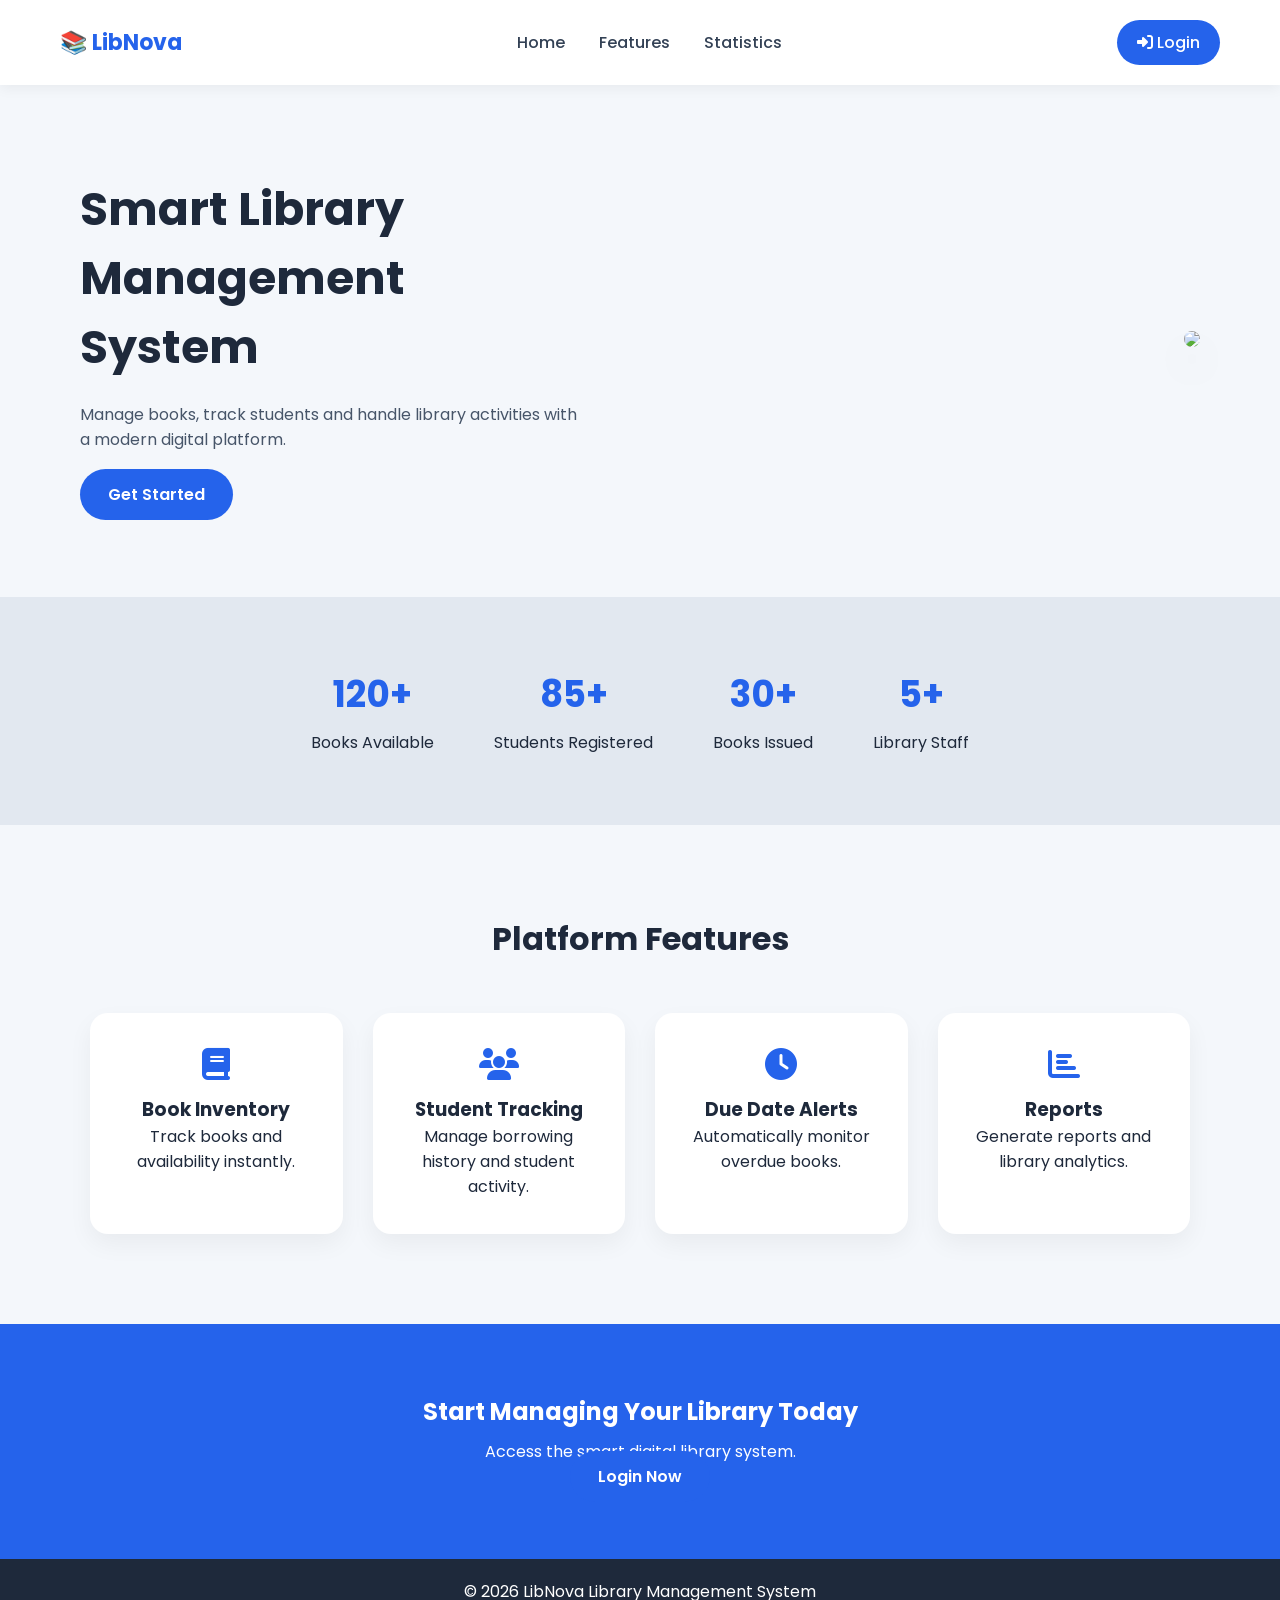
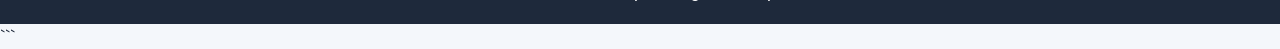
==== commit 2965dbb8: "Updated dashboards and fixed UI issues" ====
--- a/library_management/index.html
+++ b/library_management/index.html
@@ -1,3 +1,4 @@
+
 <!DOCTYPE html>
 <html lang="en">
 <head>
@@ -5,19 +6,11 @@
 <meta charset="UTF-8">
 <meta name="viewport" content="width=device-width, initial-scale=1.0">
 
-<<<<<<< HEAD
 <title>LibNova | Smart Library Platform</title>
 
 <link rel="stylesheet" href="style.css">
 
 <link href="https://fonts.googleapis.com/css2?family=Poppins:wght@300;400;600;700&display=swap" rel="stylesheet">
-=======
-<title>LibNova | Smart Library System</title>
-
-<link rel="stylesheet" href="style.css">
-
-<link href="https://fonts.googleapis.com/css2?family=Poppins:wght@300;400;600&display=swap" rel="stylesheet">
->>>>>>> e76602de1dab587667e956594729150899e5bfe1
 
 <link rel="stylesheet"
 href="https://cdnjs.cloudflare.com/ajax/libs/font-awesome/6.5.0/css/all.min.css">
@@ -26,8 +19,7 @@
 
 <body>
 
-<<<<<<< HEAD
-<!-- ===== NAVBAR ===== -->
+<!-- NAVBAR -->
 
 <header class="navbar">
 
@@ -41,22 +33,14 @@
 
 </nav>
 
-<div class="login-buttons">
-
-<a href="student-login.html" class="btn student">
-<i class="fa fa-user-graduate"></i> Student
+<a href="login.html" class="login-btn">
+<i class="fa fa-right-to-bracket"></i> Login
 </a>
-
-<a href="employee-login.html" class="btn employee">
-<i class="fa fa-user-tie"></i> Employee
-</a>
-
-</div>
 
 </header>
 
 
-<!-- ===== HERO ===== -->
+<!-- HERO SECTION -->
 
 <section class="hero">
 
@@ -69,99 +53,49 @@
 with a modern digital platform.
 </p>
 
-<a href="#features" class="explore-btn">
-Explore Features
+<a href="login.html" class="cta-btn">
+Get Started
 </a>
 
 </div>
 
 <div class="hero-right">
 
-<img src="https://images.unsplash.com/photo-1512820790803-83ca734da794" alt="library">
-
-=======
-<!-- NAVBAR -->
-
-<nav>
-
-<div class="logo">📚 LibNova</div>
-
-<ul class="nav-links">
-
-<li><a href="#">Home</a></li>
-<li><a href="#features">Features</a></li>
-<li><a href="#login">Login</a></li>
-
-</ul>
-
-</nav>
-
-
-<!-- HERO SECTION -->
-
-<section class="hero">
-
-<div class="hero-content">
-
-<h1>Welcome to <span>LibNova Library</span></h1>
-
-<p>Smart digital library system for managing books, students and issues easily.</p>
-
-<div class="hero-buttons">
-
-<a href="student-login.html" class="student-btn">
-<i class="fa fa-user-graduate"></i> Student Portal
-</a>
-
-<a href="employee-login.html" class="employee-btn">
-<i class="fa fa-user-tie"></i> Employee Portal
-</a>
-
-</div>
-
->>>>>>> e76602de1dab587667e956594729150899e5bfe1
-</div>
-
-</section>
-
-
-<<<<<<< HEAD
-<!-- ===== STATS ===== -->
-
-<section class="stats" id="stats">
-
-<div class="stat-box">
-
-<h2>120+</h2>
-<p>Books Available</p>
-
-</div>
-
-<div class="stat-box">
-
-<h2>85+</h2>
-<p>Students Registered</p>
-
-</div>
-
-<div class="stat-box">
-
-<h2>30+</h2>
-<p>Books Issued</p>
-
-</div>
-
-<div class="stat-box">
-
-<h2>5+</h2>
-<p>Library Staff</p>
+<img src="https://images.unsplash.com/photo-1512820790803-83ca734da794">
 
 </div>
 
 </section>
 
 
-<!-- ===== FEATURES ===== -->
+<!-- STATS -->
+
+<section class="stats" id="stats">
+
+<div class="stat">
+<h2>120+</h2>
+<p>Books Available</p>
+</div>
+
+<div class="stat">
+<h2>85+</h2>
+<p>Students Registered</p>
+</div>
+
+<div class="stat">
+<h2>30+</h2>
+<p>Books Issued</p>
+</div>
+
+<div class="stat">
+<h2>5+</h2>
+<p>Library Staff</p>
+</div>
+
+</section>
+
+
+<!-- FEATURES -->
 
 <section class="features" id="features">
 
@@ -169,80 +103,46 @@
 
 <div class="feature-grid">
 
-<div class="feature">
+<div class="feature-card">
 
 <i class="fa fa-book"></i>
 
 <h3>Book Inventory</h3>
 
-<p>Track books, stock and availability easily.</p>
+<p>Track books and availability instantly.</p>
 
 </div>
 
-<div class="feature">
+
+<div class="feature-card">
 
 <i class="fa fa-users"></i>
 
 <h3>Student Tracking</h3>
 
-<p>Manage student borrowing records efficiently.</p>
+<p>Manage borrowing history and student activity.</p>
 
 </div>
 
-<div class="feature">
+
+<div class="feature-card">
 
 <i class="fa fa-clock"></i>
 
 <h3>Due Date Alerts</h3>
 
-<p>Monitor overdue books and pending fines.</p>
+<p>Automatically monitor overdue books.</p>
 
 </div>
 
-<div class="feature">
+
+<div class="feature-card">
 
 <i class="fa fa-chart-bar"></i>
 
 <h3>Reports</h3>
 
-<p>Generate reports and analyze library usage.</p>
-=======
-<!-- FEATURES -->
-
-<section class="features" id="features">
-
-<h2>Library Features</h2>
-
-<div class="card-container">
-
-<div class="card">
-
-<i class="fa fa-book"></i>
-
-<h3>Book Management</h3>
-
-<p>Easily manage and organize library books and stock.</p>
-
-</div>
-
-<div class="card">
-
-<i class="fa fa-users"></i>
-
-<h3>Student Records</h3>
-
-<p>Track issued books and student borrowing history.</p>
-
-</div>
-
-<div class="card">
-
-<i class="fa fa-chart-line"></i>
-
-<h3>Reports</h3>
-
-<p>View activity reports and overdue book information.</p>
->>>>>>> e76602de1dab587667e956594729150899e5bfe1
+<p>Generate reports and library analytics.</p>
 
 </div>
 
@@ -251,34 +151,22 @@
 </section>
 
 
-<<<<<<< HEAD
-<!-- ===== CTA ===== -->
+<!-- CTA -->
 
 <section class="cta">
 
-<h2>Start Using LibNova Today</h2>
+<h2>Start Managing Your Library Today</h2>
 
-<p>Access the system through student or employee portal.</p>
+<p>Access the smart digital library system.</p>
 
-<div class="cta-buttons">
-
-<a href="student-login.html" class="btn student">
-Student Login
+<a href="login.html" class="cta-btn">
+Login Now
 </a>
-
-<a href="employee-login.html" class="btn employee">
-Employee Login
-</a>
-
-</div>
 
 </section>
 
 
-<!-- ===== FOOTER ===== -->
-=======
 <!-- FOOTER -->
->>>>>>> e76602de1dab587667e956594729150899e5bfe1
 
 <footer>
 
@@ -287,4 +175,5 @@
 </footer>
 
 </body>
-</html>+</html>
+```
--- a/library_management/style.css
+++ b/library_management/style.css
@@ -1,3 +1,4 @@
+
 *{
 margin:0;
 padding:0;
@@ -10,7 +11,7 @@
 color:#1e293b;
 }
 
-/* ===== NAVBAR ===== */
+/* NAVBAR */
 
 .navbar{
 display:flex;
@@ -35,129 +36,108 @@
 text-decoration:none;
 color:#334155;
 font-weight:500;
-transition:0.3s;
 }
 
 .navbar nav a:hover{
 color:#2563eb;
 }
 
-.login-buttons{
-display:flex;
-gap:10px;
-}
-
-/* ===== BUTTONS ===== */
-
-.btn{
-padding:10px 18px;
+/* LOGIN BUTTON */
+
+.login-btn{
+background:#2563eb;
+color:white;
+padding:10px 20px;
 border-radius:25px;
 text-decoration:none;
-font-size:14px;
 font-weight:500;
-display:flex;
-align-items:center;
-gap:6px;
 transition:0.3s;
 }
 
-.student{
-background:#2563eb;
-color:white;
-}
-
-.employee{
-border:2px solid #2563eb;
-color:#2563eb;
-}
-
-.student:hover{
-background:#1d4ed8;
-}
-
-.employee:hover{
-background:#2563eb;
-color:white;
-}
-
-/* ===== HERO ===== */
+.login-btn:hover{
+background:#1e40af;
+transform:translateY(-2px);
+}
+
+/* HERO */
 
 .hero{
 display:flex;
 align-items:center;
 justify-content:space-between;
-padding:80px 80px;
+padding:90px 80px;
 gap:40px;
 }
 
 .hero-left{
 max-width:500px;
+animation:fadeIn 1s ease;
 }
 
 .hero-left h1{
-font-size:42px;
+font-size:46px;
 margin-bottom:20px;
 }
 
 .hero-left p{
-font-size:16px;
-margin-bottom:25px;
+margin-bottom:30px;
 color:#475569;
 }
 
-.explore-btn{
+.hero-right img{
+width:480px;
+border-radius:20px;
+box-shadow:0 20px 40px rgba(0,0,0,0.1);
+animation:float 4s ease-in-out infinite;
+}
+
+/* CTA BUTTON */
+
+.cta-btn{
 background:#2563eb;
 color:white;
-padding:12px 22px;
-border-radius:25px;
+padding:14px 28px;
+border-radius:30px;
 text-decoration:none;
+font-weight:600;
 transition:0.3s;
 }
 
-.explore-btn:hover{
-background:#1d4ed8;
-}
-
-.hero-right img{
-width:450px;
-border-radius:20px;
-box-shadow:0 10px 25px rgba(0,0,0,0.1);
-}
-
-/* ===== STATS ===== */
+.cta-btn:hover{
+background:#1e40af;
+transform:translateY(-3px);
+}
+
+/* STATS */
 
 .stats{
 display:flex;
 justify-content:center;
-gap:40px;
-padding:60px;
+gap:60px;
+padding:70px;
 background:#e2e8f0;
 }
 
-.stat-box{
-text-align:center;
-}
-
-.stat-box h2{
-font-size:32px;
-color:#2563eb;
-}
-
-.stat-box p{
-font-size:14px;
-color:#475569;
-}
-
-/* ===== FEATURES ===== */
+.stat{
+text-align:center;
+}
+
+.stat h2{
+font-size:36px;
+color:#2563eb;
+margin-bottom:8px;
+}
+
+/* FEATURES */
 
 .features{
-padding:80px;
+padding:90px;
 text-align:center;
 }
 
 .features h2{
 font-size:32px;
-margin-bottom:40px;
+margin-bottom:50px;
 }
 
 .feature-grid{
@@ -166,49 +146,38 @@
 gap:30px;
 }
 
-.feature{
+.feature-card{
 background:white;
-padding:30px;
-border-radius:15px;
-box-shadow:0 8px 20px rgba(0,0,0,0.05);
+padding:35px;
+border-radius:18px;
+box-shadow:0 10px 25px rgba(0,0,0,0.05);
 transition:0.3s;
 }
 
-.feature:hover{
-transform:translateY(-5px);
-}
-
-.feature i{
-font-size:30px;
+.feature-card:hover{
+transform:translateY(-8px);
+}
+
+.feature-card i{
+font-size:32px;
 color:#2563eb;
 margin-bottom:15px;
 }
 
-.feature h3{
-margin-bottom:10px;
-}
-
-/* ===== CTA ===== */
+/* CTA SECTION */
 
 .cta{
 background:#2563eb;
 color:white;
 text-align:center;
-padding:60px;
+padding:70px;
 }
 
 .cta h2{
 margin-bottom:10px;
 }
 
-.cta-buttons{
-margin-top:20px;
-display:flex;
-justify-content:center;
-gap:20px;
-}
-
-/* ===== FOOTER ===== */
+/* FOOTER */
 
 footer{
 background:#1e293b;
@@ -217,7 +186,26 @@
 padding:20px;
 }
 
-/* ===== RESPONSIVE ===== */
+/* ANIMATIONS */
+
+@keyframes fadeIn{
+from{
+opacity:0;
+transform:translateY(20px);
+}
+to{
+opacity:1;
+transform:translateY(0);
+}
+}
+
+@keyframes float{
+0%{transform:translateY(0)}
+50%{transform:translateY(-12px)}
+100%{transform:translateY(0)}
+}
+
+/* RESPONSIVE */
 
 @media(max-width:900px){
 
@@ -230,111 +218,9 @@
 width:100%;
 }
 
-<<<<<<< HEAD
 .stats{
 flex-direction:column;
 align-items:center;
 }
 
-=======
-.main-content h1{
-margin-bottom:30px;
-color:#1e293b;
-}
-
-/* ================= DASHBOARD CARDS ================= */
-
-.cards{
-display:grid;
-grid-template-columns:repeat(auto-fit,minmax(220px,1fr));
-gap:25px;
-margin-bottom:40px;
-}
-
-.card{
-background:white;
-padding:25px;
-border-radius:15px;
-box-shadow:0 10px 25px rgba(0,0,0,0.08);
-text-align:center;
-transition:0.3s;
-}
-
-.card:hover{
-transform:translateY(-6px);
-box-shadow:0 15px 30px rgba(0,0,0,0.12);
-}
-
-.card i{
-font-size:32px;
-color:#2b7cff;
-margin-bottom:10px;
-}
-
-.card h3{
-margin-bottom:8px;
-font-size:18px;
-color:#1e293b;
-}
-
-.card p{
-font-size:22px;
-font-weight:600;
-color:#475569;
-}
-
-/* ================= TOP BAR ================= */
-
-.topbar{
-display:flex;
-justify-content:space-between;
-align-items:center;
-margin-bottom:30px;
-}
-
-.profile{
-display:flex;
-align-items:center;
-gap:10px;
-font-weight:500;
-}
-
-.profile i{
-font-size:28px;
-color:#2b7cff;
-}
-
-/* ================= TABLE ================= */
-
-.table-section{
-background:white;
-padding:25px;
-border-radius:15px;
-box-shadow:0 10px 25px rgba(0,0,0,0.08);
-}
-
-.table-section h2{
-margin-bottom:20px;
-}
-
-table{
-width:100%;
-border-collapse:collapse;
-}
-
-table th{
-background:#2b7cff;
-color:white;
-padding:12px;
-text-align:left;
-}
-
-table td{
-padding:12px;
-border-bottom:1px solid #e2e8f0;
-}
-
-table tr:hover{
-background:#f1f5f9;
->>>>>>> e76602de1dab587667e956594729150899e5bfe1
-}+}
